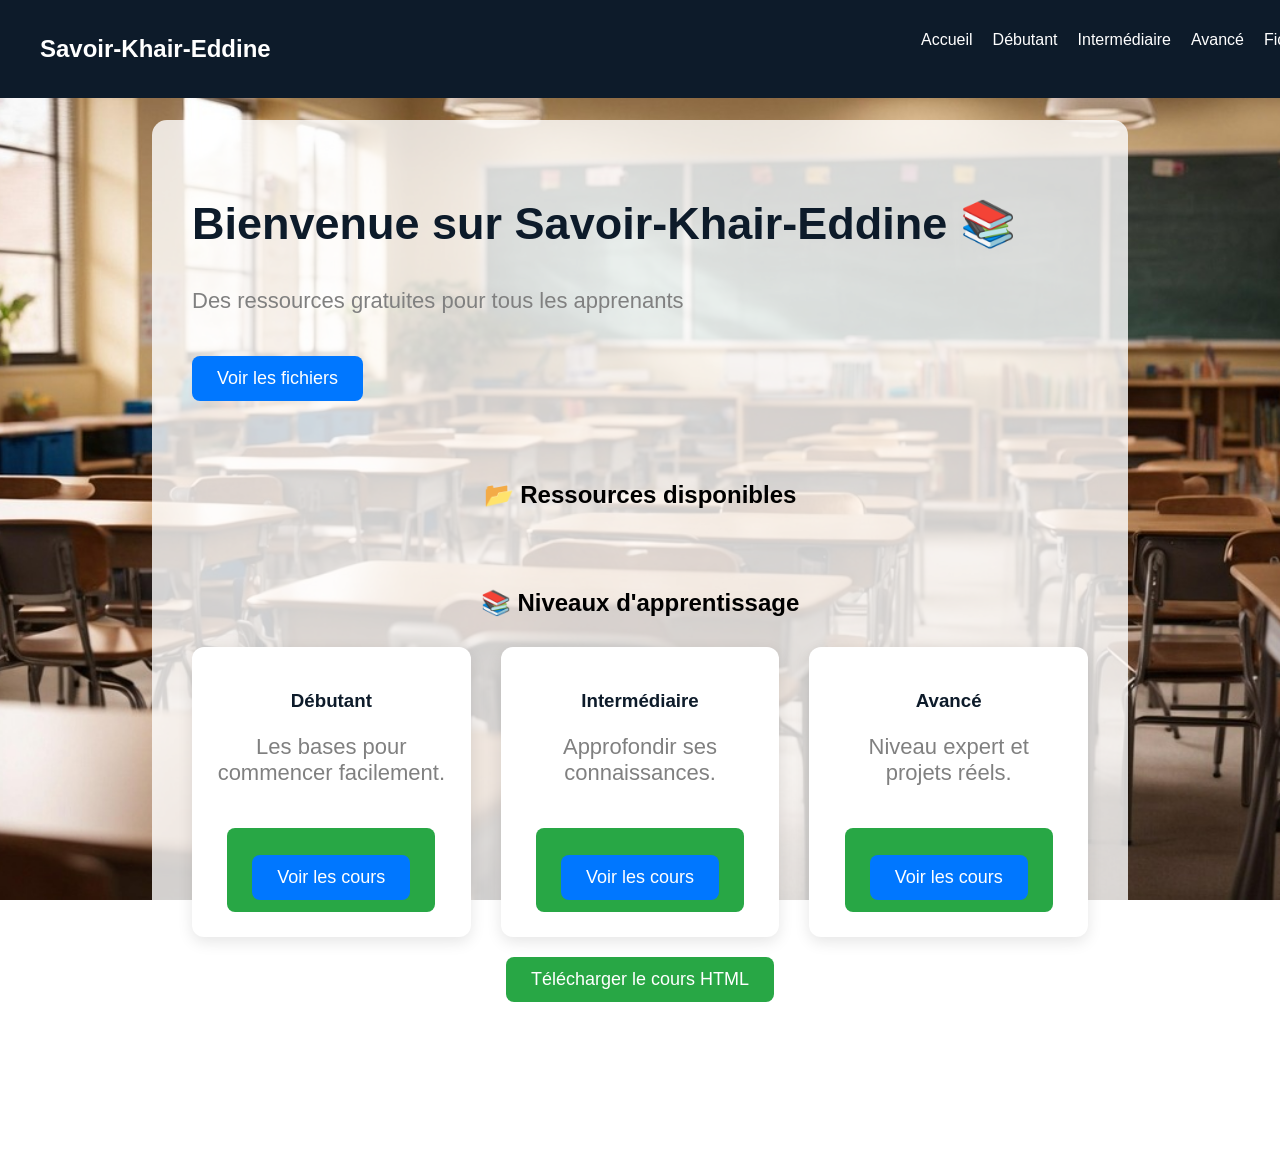
==== index.html @ 17ffb643 "Initial commit" ====
<!DOCTYPE html>
<html>
<head>
  <meta charset="UTF-8">
  <title>Savoir-Khair-Eddine</title>
  <link rel="stylesheet" href="style.css">
</head>

<body>

  <nav>
    <h2>Savoir-Khair-Eddine</h2>
    <ul>
      <li>Accueil</li>
      <li>Débutant</li>
      <li>Intermédiaire</li>
      <li>Avancé</li>
      <li>Fichiers</li>
    </ul>
  </nav>

  <section class="hero">
    <h1>Bienvenue sur Savoir-Khair-Eddine 📚</h1>
    <p>Des ressources gratuites pour tous les apprenants</p>
    <button>Voir les fichiers</button>
    <section class="downloads">
  <h2>📂 Ressources disponibles</h2>
  <section class="levels">

  <h2>📚 Niveaux d'apprentissage</h2>

  <div class="cards">

    <div class="card">
      <h3>Débutant</h3>
      <p>Les bases pour commencer facilement.</p>
    <a href="debutant.html"><button>Voir les cours</button></a>
    </div>

    <div class="card">
      <h3>Intermédiaire</h3>
      <p>Approfondir ses connaissances.</p>
      <a href="debutant.html"><button>Voir les cours</button></a>
    </div>

    <div class="card">
      <h3>Avancé</h3>
      <p>Niveau expert et projets réels.</p>
      <a href="debutant.html"><button>Voir les cours</button></a>
    </div>

  </div>

</section>
<a href="files/cours-html.pdf" download>
  Télécharger le cours HTML
</a>
</section>
  </section>

</body>
</html>
---- style.css ----
body {
  margin: 0;
  font-family: Arial;
  background-image: url("image/fond.jpg");
  background-size: cover;
  background-position: center;
  background-attachment: fixed;
}

/* MENU */
nav {
  background: #0d1b2a;
  color: white;
  display: flex;
  justify-content: space-between;
  padding: 15px 40px;

  position: fixed;
  top: 0;
  width: 100%;
  z-index: 1000;
}

nav ul {
  display: flex;
  list-style: none;
  gap: 20px;
}

/* PAGE PRINCIPALE */
.hero {
  margin-top: 180px;
}

.hero h1 {
  font-size: 45px;
  color: #0d1b2a;
}

.hero p {
  font-size: 22px;
  color: gray;
}

button {
  margin-top: 20px;
  padding: 12px 25px;
  background: #0077ff;
  color: white;
  border: none;
  border-radius: 8px;
  font-size: 18px;
  cursor: pointer;
}
.downloads {
  text-align: center;
  margin-top: 80px;
}

.downloads a {
  display: inline-block;
  margin-top: 20px;
  padding: 12px 25px;
  background: #28a745;
  color: white;
  text-decoration: none;
  border-radius: 8px;
  font-size: 18px;
}
.levels {
  text-align: center;
  margin-top: 80px;
}

.cards {
  display: flex;
  justify-content: center;
  gap: 30px;
  margin-top: 30px;
}
.card {
background: white;
  padding: 25px;
  width: 250px;
  border-radius: 12px;
  box-shadow: 0 5px 15px rgba(0,0,0,0.1);
  transition: 0.3s;
}
.card:hover {
  transform: translateY(-10px);
  box-shadow: 0 10px 25px rgba(0,0,0,0.2);
}

.card h3 {
  color: #0d1b2a;
}

.card button {
  margin-top: 15px;
  background: #0077ff;
}
.hero {
  background: rgba(255,255,255,0.8);
  padding: 40px;
  border-radius: 15px;
  width: 70%;
  margin: 120px auto;
}
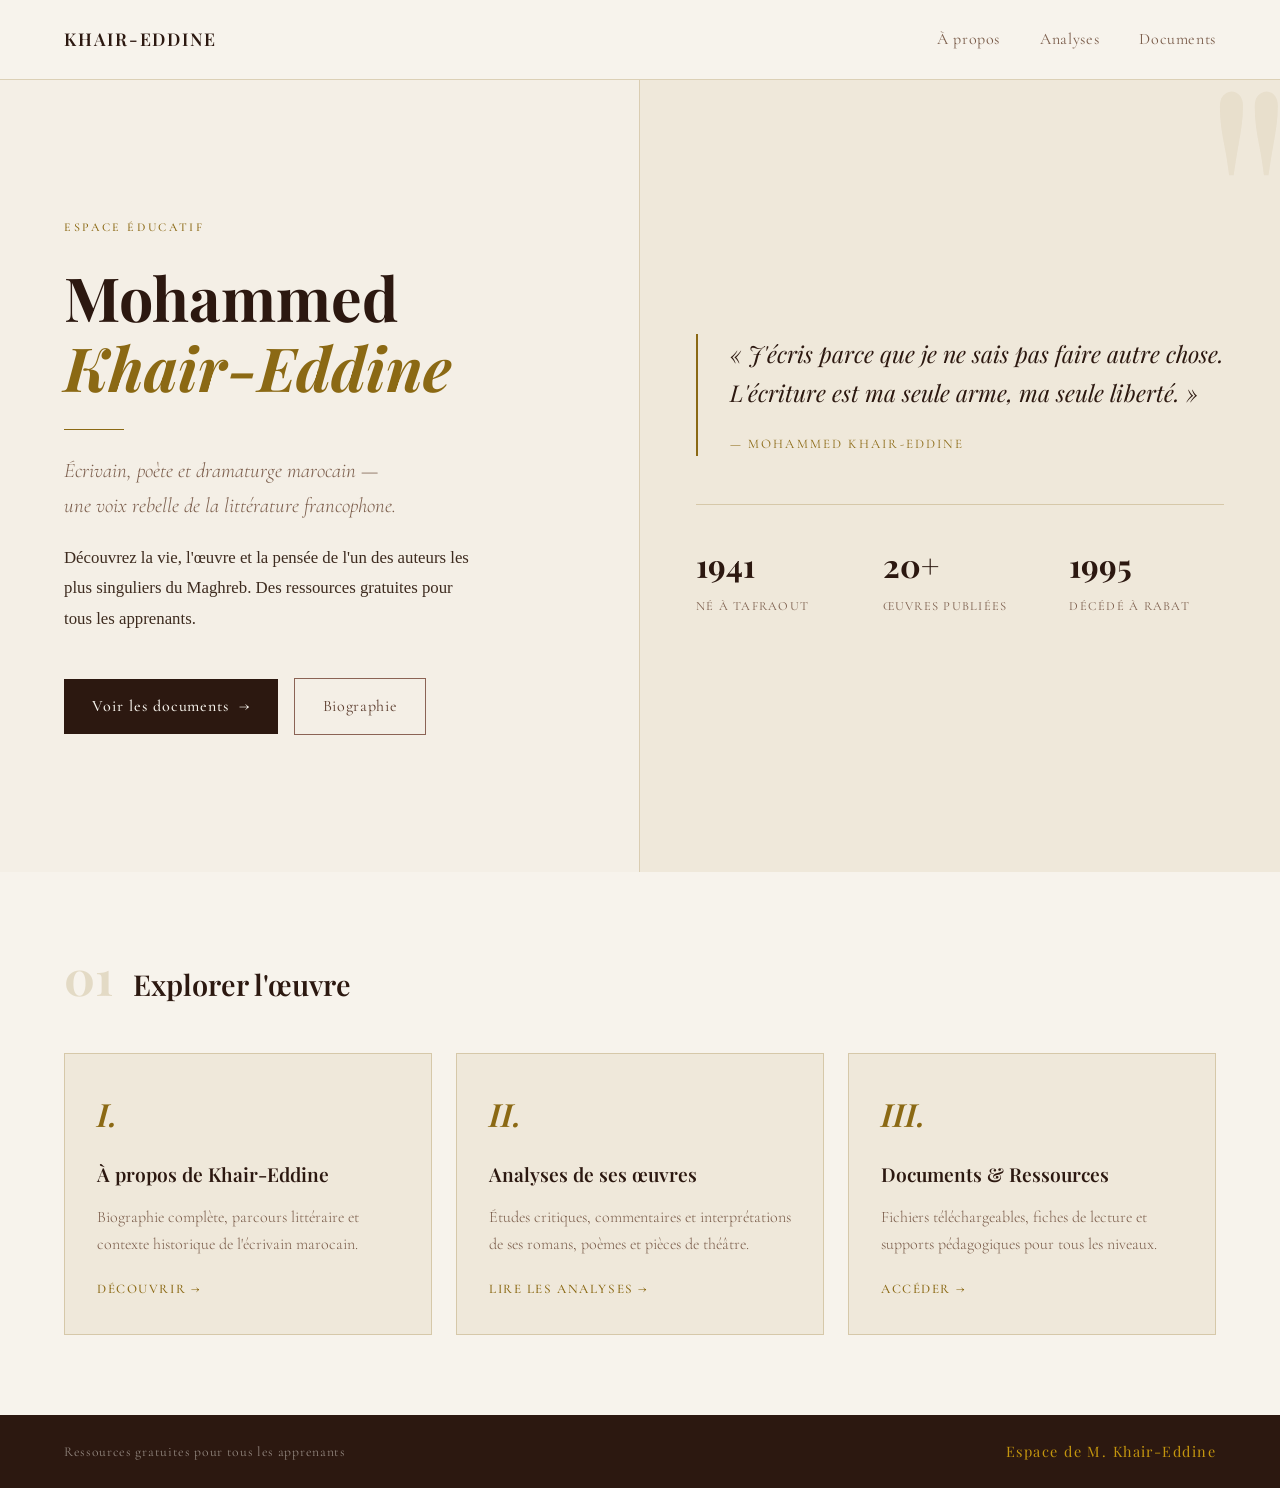
==== commit e9804d39: "Ajout du site Khair-Eddine" ====
--- a/index.html
+++ b/index.html
@@ -1,62 +1,118 @@
 <!DOCTYPE html>
-<html>
+<html lang="fr">
 <head>
   <meta charset="UTF-8">
-  <title>Savoir-Khair-Eddine</title>
+  <meta name="viewport" content="width=device-width, initial-scale=1.0">
+  <title>Espace de Mohammed Khair-Eddine</title>
   <link rel="stylesheet" href="style.css">
+  <link href="https://fonts.googleapis.com/css2?family=Playfair+Display:ital,wght@0,400;0,600;0,700;1,400;1,600&family=Cormorant+Garamond:ital,wght@0,300;0,400;0,500;1,300;1,400&display=swap" rel="stylesheet">
 </head>
-
 <body>
 
-  <nav>
-    <h2>Savoir-Khair-Eddine</h2>
-    <ul>
-      <li>Accueil</li>
-      <li>Débutant</li>
-      <li>Intermédiaire</li>
-      <li>Avancé</li>
-      <li>Fichiers</li>
+  <!-- NAVIGATION -->
+  <nav class="navbar">
+    <div class="nav-logo">Khair-Eddine</div>
+    <ul class="nav-links">
+      <li><a href="biographie.html">À propos</a></li>
+      <li><a href="analyses.html">Analyses</a></li>
+      <li><a href="documents.html">Documents</a></li>
     </ul>
   </nav>
 
+  <!-- HERO -->
   <section class="hero">
-    <h1>Bienvenue sur Savoir-Khair-Eddine 📚</h1>
-    <p>Des ressources gratuites pour tous les apprenants</p>
-    <button>Voir les fichiers</button>
-    <section class="downloads">
-  <h2>📂 Ressources disponibles</h2>
-  <section class="levels">
-
-  <h2>📚 Niveaux d'apprentissage</h2>
-
-  <div class="cards">
-
-    <div class="card">
-      <h3>Débutant</h3>
-      <p>Les bases pour commencer facilement.</p>
-    <a href="debutant.html"><button>Voir les cours</button></a>
+    <div class="hero-left">
+      <span class="hero-label">Espace éducatif</span>
+      <h1 class="hero-title">
+        Mohammed
+        <em>Khair-Eddine</em>
+      </h1>
+      <div class="hero-divider"></div>
+      <p class="hero-subtitle">
+        Écrivain, poète et dramaturge marocain —<br>
+        une voix rebelle de la littérature francophone.
+      </p>
+      <p class="hero-desc">
+        Découvrez la vie, l'œuvre et la pensée de l'un des auteurs les plus
+        singuliers du Maghreb. Des ressources gratuites pour tous les apprenants.
+      </p>
+      <div class="hero-btns">
+        <a href="documents.html" class="btn-primary">Voir les documents</a>
+        <a href="biographie.html" class="btn-secondary">Biographie</a>
+      </div>
     </div>
 
-    <div class="card">
-      <h3>Intermédiaire</h3>
-      <p>Approfondir ses connaissances.</p>
-      <a href="debutant.html"><button>Voir les cours</button></a>
+    <div class="hero-right">
+      <div class="quote-block">
+        <p class="quote-text">
+          « J'écris parce que je ne sais pas faire autre chose.
+          L'écriture est ma seule arme, ma seule liberté. »
+        </p>
+        <span class="quote-author">— Mohammed Khair-Eddine</span>
+      </div>
+      <div class="stats-row">
+        <div class="stat-item">
+          <div class="stat-num">1941</div>
+          <div class="stat-label">Né à Tafraout</div>
+        </div>
+        <div class="stat-item">
+          <div class="stat-num">20+</div>
+          <div class="stat-label">Œuvres publiées</div>
+        </div>
+        <div class="stat-item">
+          <div class="stat-num">1995</div>
+          <div class="stat-label">Décédé à Rabat</div>
+        </div>
+      </div>
     </div>
+  </section>
 
-    <div class="card">
-      <h3>Avancé</h3>
-      <p>Niveau expert et projets réels.</p>
-      <a href="debutant.html"><button>Voir les cours</button></a>
+  <!-- CARDS SECTION -->
+  <section class="cards-section">
+    <div class="section-header">
+      <span class="section-num">01</span>
+      <h2 class="section-title">Explorer l'œuvre</h2>
     </div>
+    <div class="cards-grid">
 
-  </div>
+      <a href="biographie.html" class="card card-clickable">
+  <div class="card-icon">I.</div>
+  <h3 class="card-title">À propos de Khair-Eddine</h3>
+  <p class="card-text">
+    Biographie complète, parcours littéraire et contexte historique
+    de l'écrivain marocain.
+  </p>
+  <span class="card-link">Découvrir →</span>
+</a>
 
-</section>
-<a href="files/cours-html.pdf" download>
-  Télécharger le cours HTML
-</a>
-</section>
+      <div class="card">
+        <div class="card-icon">II.</div>
+        <h3 class="card-title">Analyses de ses œuvres</h3>
+        <p class="card-text">
+          Études critiques, commentaires et interprétations de ses romans,
+          poèmes et pièces de théâtre.
+        </p>
+        <a href="analyses.html" class="card-link">Lire les analyses →</a>
+      </div>
+
+      <div class="card">
+        <div class="card-icon">III.</div>
+        <h3 class="card-title">Documents & Ressources</h3>
+        <p class="card-text">
+          Fichiers téléchargeables, fiches de lecture et supports pédagogiques
+          pour tous les niveaux.
+        </p>
+        <a href="documents.html" class="card-link">Accéder →</a>
+      </div>
+
+    </div>
   </section>
+
+  <!-- FOOTER -->
+  <footer class="footer-strip">
+    <span class="footer-text">Ressources gratuites pour tous les apprenants</span>
+    <span class="footer-brand">Espace de M. Khair-Eddine</span>
+  </footer>
 
 </body>
 </html>
--- a/style.css
+++ b/style.css
@@ -1,108 +1,617 @@
+/* ============================================================
+   ESPACE MOHAMMED KHAIR-EDDINE — style.css
+   Design : Élégant & Littéraire
+   ============================================================ */
+
+/* --- VARIABLES & RESET --- */
+:root {
+  --cream:       #F7F3EC;
+  --warm-bg:     #EFE8DA;
+  --gold:        #8B6914;
+  --gold-light:  #C4960E;
+  --brown-dark:  #2C1810;
+  --brown-mid:   #5C3D2E;
+  --brown-soft:  #8B6355;
+  --text-body:   #3D2B1F;
+  --text-muted:  #7A5C4A;
+  --border:      rgba(139, 105, 20, 0.25);
+
+  --font-display: 'Playfair Display', Georgia, serif;
+  --font-body:    'Cormorant Garamond', 'Times New Roman', serif;
+}
+
+*, *::before, *::after {
+  margin: 0;
+  padding: 0;
+  box-sizing: border-box;
+}
+
+html {
+  scroll-behavior: smooth;
+}
+
+body {
+  background: var(--cream);
+  color: var(--text-body);
+  font-family: var(--font-body);
+  font-size: 1rem;
+  line-height: 1.75;
+  overflow-x: hidden;
+}
+
+/* --- NAVIGATION --- */
+.navbar {
+  display: flex;
+  justify-content: space-between;
+  align-items: center;
+  padding: 1.5rem 4rem;
+  border-bottom: 0.5px solid var(--border);
+  background: var(--cream);
+  position: sticky;
+  top: 0;
+  z-index: 100;
+}
+
+.nav-logo {
+  font-family: var(--font-display);
+  font-size: 1.1rem;
+  font-weight: 600;
+  letter-spacing: 0.1em;
+  color: var(--brown-dark);
+  text-transform: uppercase;
+}
+
+.nav-links {
+  display: flex;
+  gap: 2.5rem;
+  list-style: none;
+}
+
+.nav-links a {
+  font-family: var(--font-body);
+  font-size: 1rem;
+  font-weight: 400;
+  color: var(--text-muted);
+  text-decoration: none;
+  letter-spacing: 0.04em;
+  transition: color 0.3s;
+}
+
+.nav-links a:hover {
+  color: var(--gold);
+}
+
+/* --- HERO --- */
+.hero {
+  display: grid;
+  grid-template-columns: 1fr 1fr;
+  min-height: 88vh;
+}
+
+.hero-left {
+  padding: 5rem 3rem 5rem 4rem;
+  display: flex;
+  flex-direction: column;
+  justify-content: center;
+  border-right: 0.5px solid var(--border);
+}
+
+.hero-label {
+  display: block;
+  font-size: 0.75rem;
+  letter-spacing: 0.22em;
+  text-transform: uppercase;
+  color: var(--gold);
+  font-family: var(--font-body);
+  font-weight: 500;
+  margin-bottom: 1.5rem;
+}
+
+.hero-title {
+  font-family: var(--font-display);
+  font-size: 3.8rem;
+  line-height: 1.15;
+  font-weight: 700;
+  color: var(--brown-dark);
+  margin-bottom: 0.25rem;
+}
+
+.hero-title em {
+  font-style: italic;
+  color: var(--gold);
+  display: block;
+}
+
+.hero-divider {
+  width: 60px;
+  height: 1px;
+  background: var(--gold);
+  margin: 1.5rem 0;
+}
+
+.hero-subtitle {
+  font-family: var(--font-body);
+  font-size: 1.3rem;
+  color: var(--text-muted);
+  font-weight: 300;
+  font-style: italic;
+  line-height: 1.65;
+  max-width: 400px;
+  margin-bottom: 1.25rem;
+}
+
+.hero-desc {
+  font-size: 1.05rem;
+  color: var(--text-body);
+  line-height: 1.8;
+  max-width: 420px;
+  margin-bottom: 2.75rem;
+}
+
+.hero-btns {
+  display: flex;
+  align-items: center;
+  gap: 1rem;
+  flex-wrap: wrap;
+}
+
+/* Boutons */
+.btn-primary {
+  display: inline-flex;
+  align-items: center;
+  gap: 0.6rem;
+  background: var(--brown-dark);
+  color: var(--cream);
+  padding: 0.85rem 1.75rem;
+  font-family: var(--font-body);
+  font-size: 1rem;
+  font-weight: 500;
+  letter-spacing: 0.06em;
+  text-decoration: none;
+  border: none;
+  cursor: pointer;
+  transition: background 0.3s;
+}
+
+.btn-primary::after {
+  content: '→';
+  transition: transform 0.3s;
+}
+
+.btn-primary:hover {
+  background: var(--gold);
+}
+
+.btn-primary:hover::after {
+  transform: translateX(4px);
+}
+
+.btn-secondary {
+  display: inline-flex;
+  align-items: center;
+  gap: 0.5rem;
+  background: transparent;
+  color: var(--brown-mid);
+  padding: 0.85rem 1.75rem;
+  font-family: var(--font-body);
+  font-size: 1rem;
+  font-weight: 400;
+  letter-spacing: 0.04em;
+  text-decoration: none;
+  border: 0.5px solid var(--brown-soft);
+  transition: border-color 0.3s, color 0.3s;
+}
+
+.btn-secondary:hover {
+  border-color: var(--gold);
+  color: var(--gold);
+}
+
+/* Hero droite */
+.hero-right {
+  background: var(--warm-bg);
+  display: flex;
+  flex-direction: column;
+  justify-content: center;
+  padding: 5rem 3.5rem;
+  position: relative;
+  overflow: hidden;
+}
+
+.hero-right::before {
+  content: '"';
+  font-family: var(--font-display);
+  font-size: 20rem;
+  color: rgba(139, 105, 20, 0.07);
+  position: absolute;
+  top: -3rem;
+  right: -1rem;
+  line-height: 1;
+  pointer-events: none;
+}
+
+.quote-block {
+  position: relative;
+  z-index: 1;
+  border-left: 2px solid var(--gold);
+  padding-left: 2rem;
+}
+
+.quote-text {
+  font-family: var(--font-display);
+  font-size: 1.45rem;
+  font-style: italic;
+  line-height: 1.7;
+  color: var(--brown-dark);
+  font-weight: 400;
+}
+
+.quote-author {
+  display: block;
+  font-size: 0.82rem;
+  letter-spacing: 0.16em;
+  text-transform: uppercase;
+  color: var(--gold);
+  margin-top: 1.25rem;
+  font-family: var(--font-body);
+}
+
+.stats-row {
+  display: flex;
+  gap: 2rem;
+  flex-wrap: wrap;
+  margin-top: 3rem;
+  padding-top: 2rem;
+  border-top: 0.5px solid var(--border);
+  position: relative;
+  z-index: 1;
+}
+
+.stat-item {
+  flex: 1;
+  min-width: 70px;
+}
+
+.stat-num {
+  font-family: var(--font-display);
+  font-size: 2rem;
+  font-weight: 700;
+  color: var(--brown-dark);
+}
+
+.stat-label {
+  font-size: 0.78rem;
+  letter-spacing: 0.1em;
+  text-transform: uppercase;
+  color: var(--text-muted);
+  margin-top: 0.2rem;
+  font-family: var(--font-body);
+}
+
+/* --- CARDS SECTION --- */
+.cards-section {
+  padding: 5rem 4rem;
+  background: var(--cream);
+}
+
+.section-header {
+  display: flex;
+  align-items: baseline;
+  gap: 1.25rem;
+  margin-bottom: 2.75rem;
+}
+
+.section-num {
+  font-family: var(--font-display);
+  font-size: 3rem;
+  font-weight: 700;
+  color: rgba(139, 105, 20, 0.18);
+  line-height: 1;
+}
+
+.section-title {
+  font-family: var(--font-display);
+  font-size: 1.8rem;
+  font-weight: 600;
+  color: var(--brown-dark);
+}
+
+.cards-grid {
+  display: grid;
+  grid-template-columns: repeat(3, 1fr);
+  gap: 1.5rem;
+}
+
+.card {
+  background: var(--warm-bg);
+  padding: 2rem;
+  border: 0.5px solid var(--border);
+  transition: background 0.3s;
+  position: relative;
+  overflow: hidden;
+}
+
+.card::after {
+  content: '';
+  position: absolute;
+  bottom: 0;
+  left: 0;
+  width: 0;
+  height: 2px;
+  background: var(--gold);
+  transition: width 0.4s;
+}
+
+.card:hover {
+  background: #fff;
+}
+
+.card:hover::after {
+  width: 100%;
+}
+
+.card-icon {
+  font-family: var(--font-display);
+  font-size: 2rem;
+  color: var(--gold);
+  margin-bottom: 1rem;
+  font-style: italic;
+  font-weight: 600;
+}
+
+.card-title {
+  font-family: var(--font-display);
+  font-size: 1.2rem;
+  font-weight: 600;
+  color: var(--brown-dark);
+  margin-bottom: 0.75rem;
+}
+
+.card-text {
+  font-family: var(--font-body);
+  font-size: 1rem;
+  color: var(--text-muted);
+  line-height: 1.7;
+  font-weight: 300;
+}
+
+.card-link {
+  display: inline-flex;
+  align-items: center;
+  gap: 0.4rem;
+  margin-top: 1.25rem;
+  font-size: 0.82rem;
+  letter-spacing: 0.12em;
+  text-transform: uppercase;
+  color: var(--gold);
+  text-decoration: none;
+  font-family: var(--font-body);
+  font-weight: 500;
+  transition: gap 0.3s;
+}
+
+.card-link:hover {
+  gap: 0.7rem;
+}
+
+/* --- FOOTER --- */
+.footer-strip {
+  background: var(--brown-dark);
+  padding: 1.5rem 4rem;
+  display: flex;
+  justify-content: space-between;
+  align-items: center;
+}
+
+.footer-text {
+  font-size: 0.85rem;
+  color: rgba(247, 243, 236, 0.5);
+  font-family: var(--font-body);
+  letter-spacing: 0.05em;
+}
+
+.footer-brand {
+  font-family: var(--font-display);
+  font-size: 0.9rem;
+  color: var(--gold-light);
+  letter-spacing: 0.1em;
+}
+
+/* --- RESPONSIVE --- */
+@media (max-width: 900px) {
+  .navbar {
+    padding: 1.25rem 1.5rem;
+    flex-direction: column;
+    gap: 1rem;
+  }
+
+  .nav-links {
+    gap: 1.25rem;
+    flex-wrap: wrap;
+    justify-content: center;
+  }
+
+  .hero {
+    grid-template-columns: 1fr;
+    min-height: auto;
+  }
+
+  .hero-left {
+    padding: 3rem 1.5rem;
+    border-right: none;
+    border-bottom: 0.5px solid var(--border);
+  }
+
+  .hero-title {
+    font-size: 2.6rem;
+  }
+
+  .hero-right {
+    padding: 3rem 1.5rem;
+  }
+
+  .cards-section {
+    padding: 3rem 1.5rem;
+  }
+
+  .cards-grid {
+    grid-template-columns: 1fr;
+  }
+
+  .footer-strip {
+    padding: 1.25rem 1.5rem;
+    flex-direction: column;
+    gap: 0.5rem;
+    text-align: center;
+  }
+}
+
+@media (max-width: 600px) {
+  .hero-title {
+    font-size: 2rem;
+  }
+
+  .hero-btns {
+    flex-direction: column;
+    align-items: flex-start;
+  }
+
+  .stats-row {
+    gap: 1.25rem;
+  }
+}
 body {
   margin: 0;
-  font-family: Arial;
-  background-image: url("image/fond.jpg");
-  background-size: cover;
-  background-position: center;
-  background-attachment: fixed;
-}
-
-/* MENU */
-nav {
-  background: #0d1b2a;
-  color: white;
+  background: #f4efe6;
+  color: #2b1711;
+  font-family: Georgia, "Times New Roman", serif;
+}
+
+.bio-page {
+  min-height: 100vh;
+  padding: 70px 20px;
+  display: flex;
+  justify-content: center;
+  align-items: flex-start;
+}
+
+.bio-card {
+  max-width: 860px;
+  background: #fffaf2;
+  border: 1px solid #d8c7a7;
+  padding: 48px 56px;
+  box-shadow: 0 18px 45px rgba(43, 23, 17, 0.12);
+}
+
+.bio-image {
+  width: 170px;
+  height: 220px;
+  object-fit: cover;
+  float: left;
+  margin: 0 32px 20px 0;
+  border: 1px solid #c9b58f;
+}
+
+.bio-label {
+  margin: 0 0 12px;
+  color: #9b741b;
+  font-size: 13px;
+  letter-spacing: 3px;
+  text-transform: uppercase;
+}
+
+.bio-card h1 {
+  margin: 0 0 24px;
+  font-size: 42px;
+  line-height: 1.1;
+  color: #35180f;
+}
+
+.bio-card p {
+  font-size: 18px;
+  line-height: 1.8;
+  text-align: justify;
+}
+
+.bio-intro {
+  font-size: 20px;
+  color: #5b3424;
+}
+.card-clickable {
+  display: block;
+  text-decoration: none;
+  color: inherit;
+}
+
+.card-clickable:hover {
+  transform: translateY(-4px);
+  cursor: pointer;
+}
+.pdf-page {
+  min-height: 100vh;
+  padding: 70px 20px;
+  background: #f4efe6;
+  display: flex;
+  justify-content: center;
+}
+
+.pdf-card {
+  width: 100%;
+  max-width: 850px;
+  background: #fffaf2;
+  border: 1px solid #d8c7a7;
+  padding: 48px 56px;
+  box-shadow: 0 18px 45px rgba(43, 23, 17, 0.12);
+}
+
+.pdf-card h1 {
+  margin: 0 0 20px;
+  font-size: 42px;
+  color: #35180f;
+}
+
+.pdf-intro {
+  font-size: 18px;
+  line-height: 1.7;
+  color: #5b3424;
+  margin-bottom: 32px;
+}
+
+.pdf-list {
+  display: grid;
+  gap: 16px;
+}
+
+.pdf-item {
   display: flex;
   justify-content: space-between;
-  padding: 15px 40px;
-
-  position: fixed;
-  top: 0;
-  width: 100%;
-  z-index: 1000;
-}
-
-nav ul {
-  display: flex;
-  list-style: none;
-  gap: 20px;
-}
-
-/* PAGE PRINCIPALE */
-.hero {
-  margin-top: 180px;
-}
-
-.hero h1 {
-  font-size: 45px;
-  color: #0d1b2a;
-}
-
-.hero p {
-  font-size: 22px;
-  color: gray;
-}
-
-button {
-  margin-top: 20px;
-  padding: 12px 25px;
-  background: #0077ff;
-  color: white;
-  border: none;
-  border-radius: 8px;
+  align-items: center;
+  padding: 18px 22px;
+  border: 1px solid #d8c7a7;
+  background: #f8f0e1;
+  text-decoration: none;
+  color: #2b1711;
+}
+
+.pdf-item:hover {
+  background: #efe3cf;
+}
+
+.pdf-item span {
+  font-weight: bold;
   font-size: 18px;
-  cursor: pointer;
-}
-.downloads {
-  text-align: center;
-  margin-top: 80px;
-}
-
-.downloads a {
+}
+
+.pdf-item small {
+  color: #9b741b;
+  letter-spacing: 1px;
+  text-transform: uppercase;
+}
+
+.back-link {
   display: inline-block;
-  margin-top: 20px;
-  padding: 12px 25px;
-  background: #28a745;
-  color: white;
+  margin-top: 34px;
+  color: #8a6516;
   text-decoration: none;
-  border-radius: 8px;
-  font-size: 18px;
-}
-.levels {
-  text-align: center;
-  margin-top: 80px;
-}
-
-.cards {
-  display: flex;
-  justify-content: center;
-  gap: 30px;
-  margin-top: 30px;
-}
-.card {
-background: white;
-  padding: 25px;
-  width: 250px;
-  border-radius: 12px;
-  box-shadow: 0 5px 15px rgba(0,0,0,0.1);
-  transition: 0.3s;
-}
-.card:hover {
-  transform: translateY(-10px);
-  box-shadow: 0 10px 25px rgba(0,0,0,0.2);
-}
-
-.card h3 {
-  color: #0d1b2a;
-}
-
-.card button {
-  margin-top: 15px;
-  background: #0077ff;
-}
-.hero {
-  background: rgba(255,255,255,0.8);
-  padding: 40px;
-  border-radius: 15px;
-  width: 70%;
-  margin: 120px auto;
+  letter-spacing: 1px;
 }
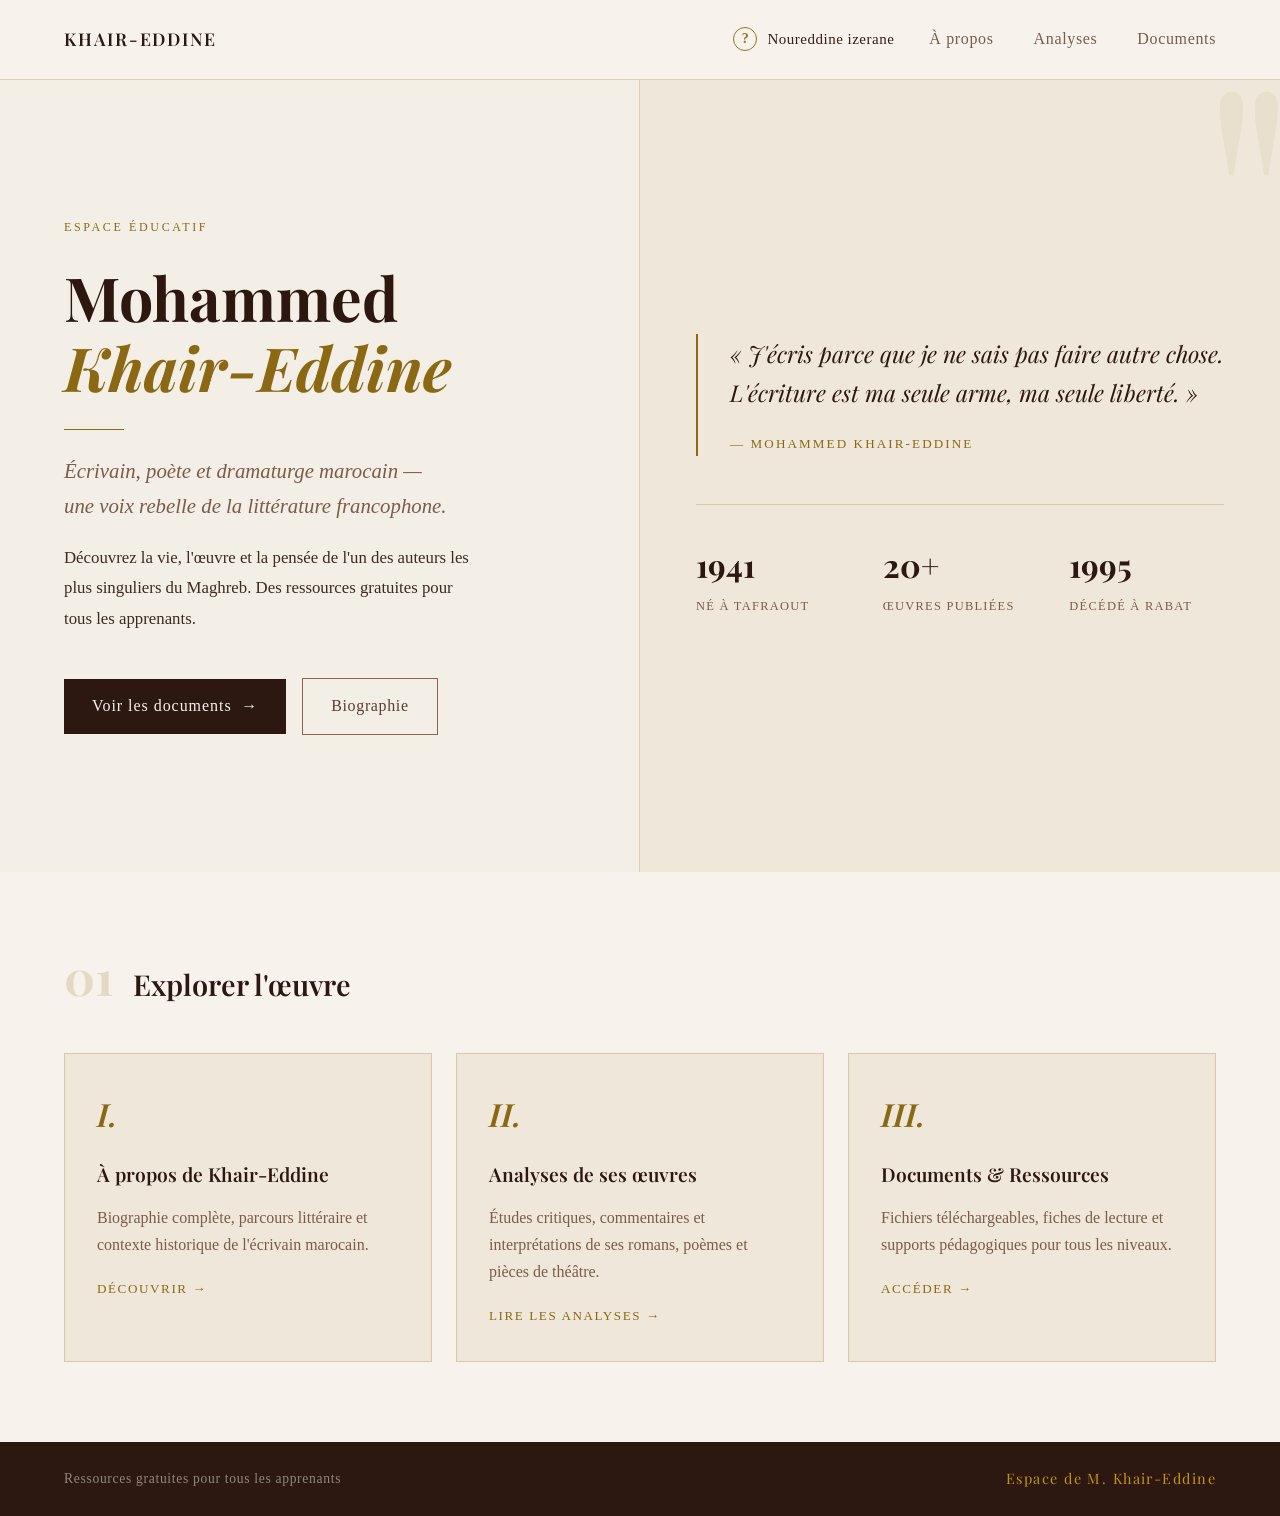
==== commit 58508125: "Amélioration du référencement du site" ====
--- a/index.html
+++ b/index.html
@@ -3,15 +3,20 @@
 <head>
   <meta charset="UTF-8">
   <meta name="viewport" content="width=device-width, initial-scale=1.0">
-  <title>Espace de Mohammed Khair-Eddine</title>
+  <title>Mohammed Khair-Eddine - Biographie, analyses et documents</title>
+  <meta name="description" content="Site éducatif consacré à Mohammed Khair-Eddine : biographie, analyses de ses œuvres et ressources pédagogiques.">
   <link rel="stylesheet" href="style.css">
-  <link href="https://fonts.googleapis.com/css2?family=Playfair+Display:ital,wght@0,400;0,600;0,700;1,400;1,600&family=Cormorant+Garamond:ital,wght@0,300;0,400;0,500;1,300;1,400&display=swap" rel="stylesheet">
+  <link href="https://fonts.googleapis.com/css2?family=Playfair+Display:ital,wght@0,400;0,600;0,700;1,400;1,600&display=swap" rel="stylesheet">
 </head>
 <body>
 
   <!-- NAVIGATION -->
   <nav class="navbar">
     <div class="nav-logo">Khair-Eddine</div>
+    <div class="author-name">
+    <span class="author-icon">?</span>
+    <span>Noureddine izerane</span>
+    </div>
     <ul class="nav-links">
       <li><a href="biographie.html">À propos</a></li>
       <li><a href="analyses.html">Analyses</a></li>
--- a/style.css
+++ b/style.css
@@ -614,4 +614,67 @@
   color: #8a6516;
   text-decoration: none;
   letter-spacing: 1px;
+}
+.author-name {
+  display: flex;
+  align-items: center;
+  gap: 10px;
+  margin-left: auto;
+  margin-right: 35px;
+  font-family: Georgia, "Times New Roman", serif;
+  font-size: 15px;
+  color: #3a1d13;
+  letter-spacing: 0.5px;
+}
+
+.author-icon {
+  width: 24px;
+  height: 24px;
+  border: 1px solid #9b741b;
+  border-radius: 50%;
+  display: inline-flex;
+  align-items: center;
+  justify-content: center;
+  color: #9b741b;
+  font-size: 14px;
+  font-weight: bold;
+}
+.works-section {
+  max-width: 850px;
+  margin: 50px auto;
+  padding: 42px 50px;
+  background: #fffaf2;
+  border: 1px solid #d8c7a7;
+  box-shadow: 0 18px 45px rgba(43, 23, 17, 0.12);
+}
+
+.works-section h2 {
+  margin: 0 0 28px;
+  font-size: 36px;
+  color: #35180f;
+}
+
+.works-list {
+  display: grid;
+  gap: 12px;
+}
+
+.work-item {
+  display: flex;
+  justify-content: space-between;
+  align-items: center;
+  padding: 16px 20px;
+  border-left: 3px solid #9b741b;
+  background: #f8f0e1;
+  color: #2b1711;
+}
+
+.work-item span {
+  font-size: 18px;
+  font-weight: bold;
+}
+
+.work-item strong {
+  color: #9b741b;
+  font-size: 17px;
 }
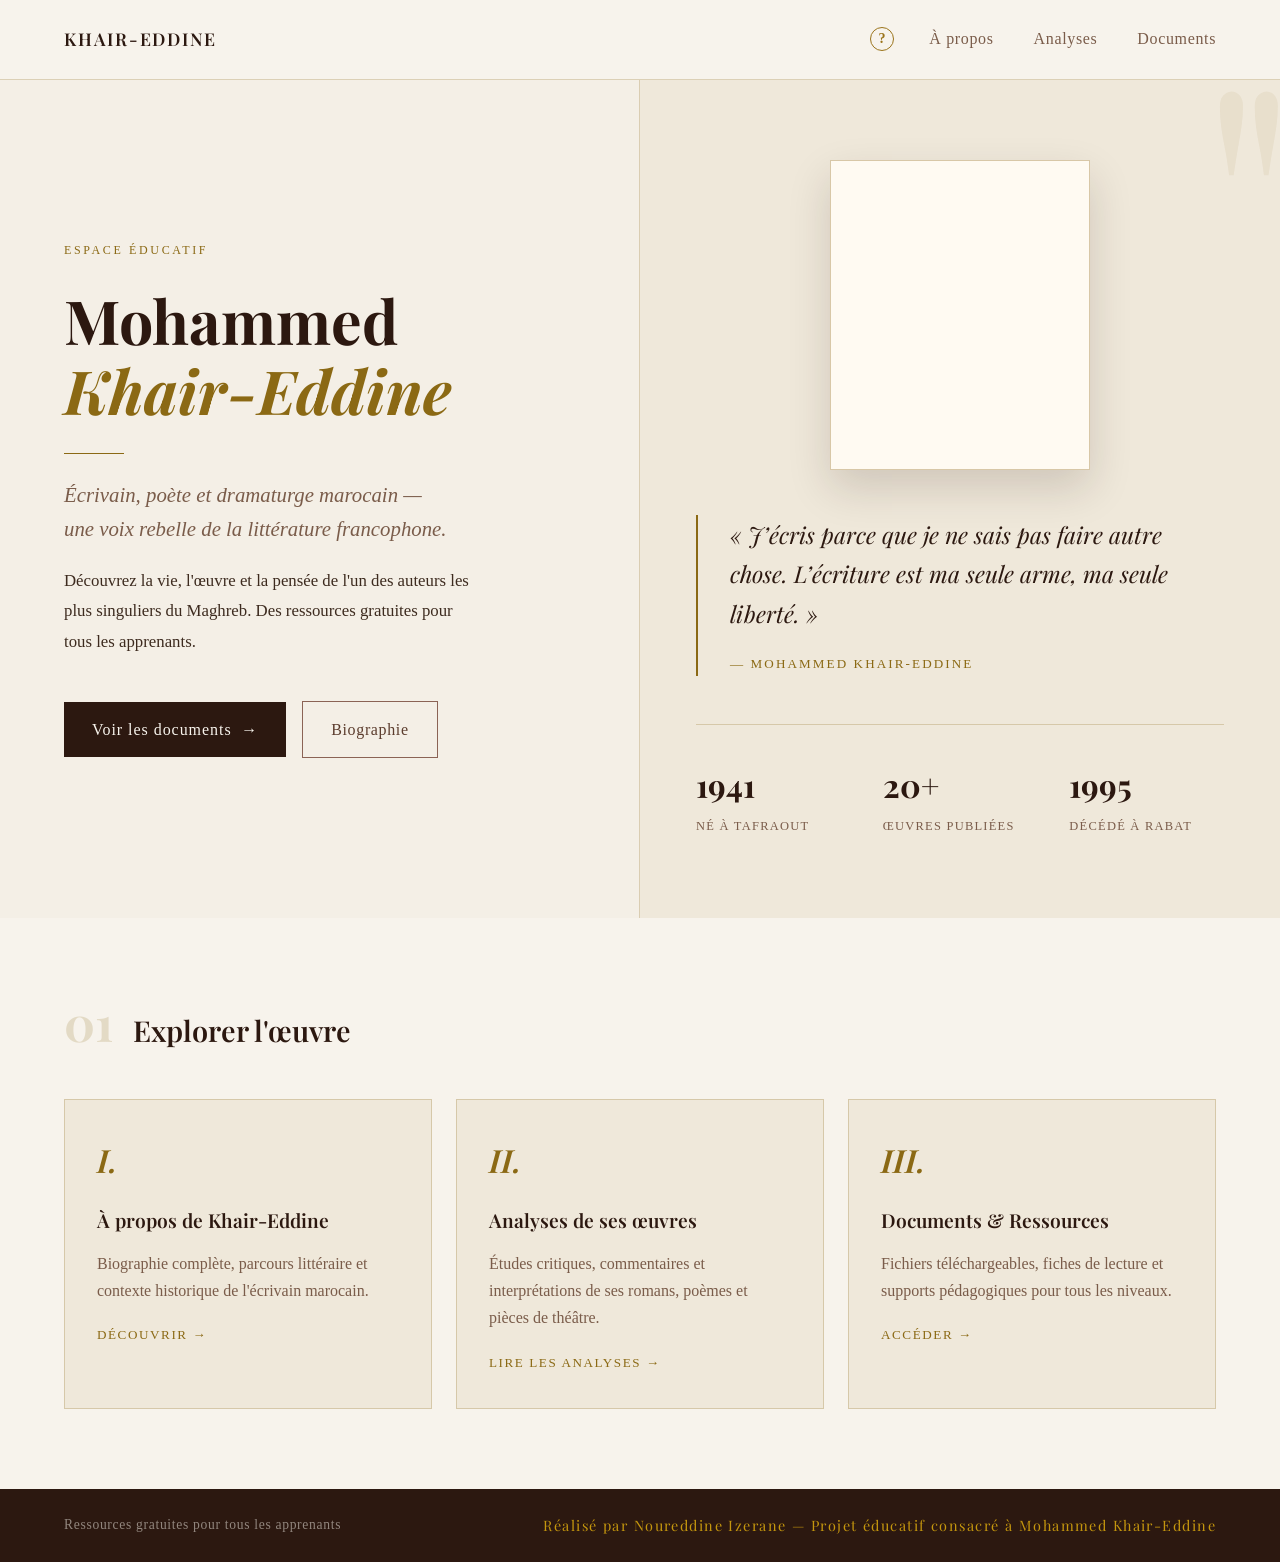
==== commit 0d66f262: "Ajout de la vidéo et mise à jour du site" ====
--- a/index.html
+++ b/index.html
@@ -15,7 +15,6 @@
     <div class="nav-logo">Khair-Eddine</div>
     <div class="author-name">
     <span class="author-icon">?</span>
-    <span>Noureddine izerane</span>
     </div>
     <ul class="nav-links">
       <li><a href="biographie.html">À propos</a></li>
@@ -48,13 +47,20 @@
     </div>
 
     <div class="hero-right">
-      <div class="quote-block">
-        <p class="quote-text">
-          « J'écris parce que je ne sais pas faire autre chose.
-          L'écriture est ma seule arme, ma seule liberté. »
-        </p>
-        <span class="quote-author">— Mohammed Khair-Eddine</span>
-      </div>
+
+  <div class="photo-slider">
+    <img src="image/khair-eddine.jpg.jpg" alt="Mohammed Khair-Eddine" class="slide slide-1">
+    <img src="image/mm2.jpeg" alt="Mohammed Khair-Eddine" class="slide slide-2">
+    <img src="image/mohammed-khair-eddine-2.jpg" alt="Mohammed Khair-Eddine" class="slide slide-3">
+  </div>
+
+  <div class="quote-block">
+    <p class="quote-text">
+      « J’écris parce que je ne sais pas faire autre chose.
+      L’écriture est ma seule arme, ma seule liberté. »
+    </p>
+    <span class="quote-author">— Mohammed Khair-Eddine</span>
+  </div>
       <div class="stats-row">
         <div class="stat-item">
           <div class="stat-num">1941</div>
@@ -116,7 +122,7 @@
   <!-- FOOTER -->
   <footer class="footer-strip">
     <span class="footer-text">Ressources gratuites pour tous les apprenants</span>
-    <span class="footer-brand">Espace de M. Khair-Eddine</span>
+    <span class="footer-brand">Réalisé par Noureddine Izerane — Projet éducatif consacré à Mohammed Khair-Eddine</span>
   </footer>
 
 </body>
--- a/style.css
+++ b/style.css
@@ -677,4 +677,703 @@
 .work-item strong {
   color: #9b741b;
   font-size: 17px;
+}
+.work-dropdown {
+  display: block;
+  padding: 0;
+  background: #fff8ea;
+  border-left: 3px solid #9b741b;
+}
+
+.work-dropdown summary {
+  display: grid;
+  grid-template-columns: 1fr 90px 30px;
+  align-items: center;
+  gap: 20px;
+  padding: 16px 20px;
+  cursor: pointer;
+  list-style: none;
+}
+
+.work-dropdown summary strong {
+  width: 90px;
+  text-align: right;
+  color: #9b741b;
+}
+
+.work-dropdown summary::after {
+  content: "+";
+  color: #9b741b;
+  font-size: 24px;
+  font-weight: bold;
+  text-align: right;
+}
+
+.work-dropdown[open] summary::after {
+  content: "−";
+}
+
+.work-details {
+  padding: 22px 24px 26px;
+  border-top: 1px solid #e1cfaa;
+  background: #fffaf2;
+}
+
+.work-details p {
+  margin: 0 0 14px;
+  font-size: 17px;
+  line-height: 1.8;
+  color: #3a1d13;
+  text-align: justify;
+}
+
+.work-type {
+  color: #9b741b !important;
+  font-size: 14px !important;
+  letter-spacing: 2px;
+  text-transform: uppercase;
+  text-align: left !important;
+}
+.photo-slider {
+  position: relative;
+  width: 260px;
+  height: 310px;
+  margin: 0 auto 45px;
+  border: 1px solid #d8c7a7;
+  background: #fffaf2;
+  box-shadow: 0 18px 40px rgba(43, 23, 17, 0.16);
+  overflow: hidden;
+}
+
+.photo-slider .slide {
+  position: absolute;
+  inset: 0;
+  width: 100%;
+  height: 100%;
+  object-fit: cover;
+  opacity: 0;
+  animation: khairSlider 12s infinite;
+}
+
+.photo-slider .slide-1 {
+  animation-delay: 0s;
+}
+
+.photo-slider .slide-2 {
+  animation-delay: 4s;
+}
+
+.photo-slider .slide-3 {
+  animation-delay: 8s;
+}
+
+@keyframes khairSlider {
+  0% {
+    opacity: 0;
+    transform: scale(1.05);
+  }
+
+  10% {
+    opacity: 1;
+  }
+
+  30% {
+    opacity: 1;
+    transform: scale(1);
+  }
+
+  40% {
+    opacity: 0;
+  }
+
+  100% {
+    opacity: 0;
+  }
+}
+/* =========================================
+   PAGE BIOGRAPHIE — KHAÏR-EDDINE
+   ========================================= */
+
+.bio-page {
+    width: 860px;
+    max-width: calc(100% - 40px);
+    margin: 70px auto;
+    padding: 55px 55px 40px;
+
+    background: #fdfaf4;
+
+    border: 1px solid #d9c9aa;
+
+    box-shadow:
+        0 20px 45px rgba(55, 40, 25, 0.12);
+
+    color: #321b10;
+}
+
+
+/* =========================================
+   INTRODUCTION
+   ========================================= */
+
+.bio-intro {
+    display: flex;
+    align-items: flex-start;
+    gap: 32px;
+
+    padding-bottom: 45px;
+
+    border-bottom: 1px solid #d8c5a2;
+}
+
+
+.bio-photo {
+    width: 170px;
+    flex-shrink: 0;
+}
+
+
+.bio-photo img {
+    width: 170px;
+    height: 220px;
+
+    object-fit: cover;
+
+    display: block;
+
+    border: 1px solid #b99762;
+
+    box-shadow:
+        8px 8px 0 #e6d7bd;
+}
+
+
+.bio-heading {
+    padding-top: 3px;
+}
+
+
+.small-title {
+    display: block;
+
+    color: #a87520;
+
+    font-size: 14px;
+
+    letter-spacing: 4px;
+
+    margin-bottom: 18px;
+}
+
+
+.bio-heading h1 {
+    margin: 0;
+
+    color: #32150c;
+
+    font-family: Georgia, "Times New Roman", serif;
+
+    font-size: 42px;
+
+    line-height: 1.05;
+
+    font-weight: 700;
+}
+
+
+.gold-line {
+    width: 65px;
+    height: 2px;
+
+    background: #b7832f;
+
+    margin: 22px 0;
+}
+
+
+.intro {
+    margin: 0;
+
+    font-family: Georgia, "Times New Roman", serif;
+
+    font-size: 18px;
+
+    line-height: 1.7;
+
+    color: #72523d;
+
+    font-style: italic;
+}
+
+
+/* =========================================
+   CONTENU
+   ========================================= */
+
+.bio-content {
+    padding-top: 40px;
+}
+
+
+.bio-section {
+    display: grid;
+
+    grid-template-columns: 55px 1fr;
+
+    gap: 20px;
+
+    padding: 35px 0;
+
+    border-bottom: 1px solid #e2d7c5;
+}
+
+
+.section-number {
+    font-family: Georgia, "Times New Roman", serif;
+
+    font-size: 18px;
+
+    color: #b7832f;
+
+    padding-top: 4px;
+}
+
+
+.bio-section h2 {
+    margin: 0 0 15px;
+
+    font-family: Georgia, "Times New Roman", serif;
+
+    font-size: 28px;
+
+    color: #35180e;
+}
+
+
+.bio-section p {
+    margin: 0 0 15px;
+
+    font-family: Georgia, "Times New Roman", serif;
+
+    font-size: 17px;
+
+    line-height: 1.85;
+
+    text-align: justify;
+
+    color: #40291e;
+}
+
+
+.bio-section em {
+    color: #875c1e;
+}
+
+
+.bio-section strong {
+    color: #8a5b18;
+}
+
+
+.final-quote {
+    margin-top: 25px !important;
+
+    padding-left: 20px;
+
+    border-left: 3px solid #b7832f;
+
+    color: #72503b !important;
+
+    font-style: italic;
+}
+
+
+/* =========================================
+   ŒUVRES
+   ========================================= */
+
+.works {
+    margin-top: 55px;
+
+    padding-top: 35px;
+
+    border-top: 1px solid #d8c5a2;
+}
+
+
+.works h2 {
+    margin: 8px 0 30px;
+
+    font-family: Georgia, "Times New Roman", serif;
+
+    font-size: 31px;
+
+    color: #35180e;
+}
+
+
+.works-grid {
+    display: grid;
+
+    grid-template-columns: 1fr 1fr;
+
+    gap: 12px;
+}
+
+
+.work {
+    padding: 18px;
+
+    background: #f5eee2;
+
+    border: 1px solid #e1d2ba;
+
+    transition: 0.25s;
+}
+
+
+.work:hover {
+    transform: translateY(-3px);
+
+    box-shadow:
+        0 8px 20px rgba(60, 40, 20, 0.10);
+}
+
+
+.work span {
+    display: block;
+
+    color: #b7832f;
+
+    font-size: 13px;
+
+    letter-spacing: 2px;
+
+    margin-bottom: 7px;
+}
+
+
+.work strong {
+    font-family: Georgia, "Times New Roman", serif;
+
+    font-size: 17px;
+
+    color: #3a1d12;
+}
+
+
+/* =========================================
+   FOOTER
+   ========================================= */
+
+.bio-source {
+    margin-top: 45px;
+
+    padding-top: 20px;
+
+    border-top: 1px solid #ded0ba;
+
+    text-align: center;
+}
+
+
+.bio-source p {
+    margin: 0;
+
+    font-size: 12px;
+
+    color: #927b65;
+
+    letter-spacing: 1px;
+}
+
+
+/* =========================================
+   RESPONSIVE
+   ========================================= */
+
+@media (max-width: 700px) {
+
+    .bio-page {
+        width: auto;
+
+        margin: 25px 15px;
+
+        padding: 30px 25px;
+    }
+
+    .bio-intro {
+        flex-direction: column;
+    }
+
+    .bio-photo {
+        width: 150px;
+    }
+
+    .bio-photo img {
+        width: 150px;
+        height: 195px;
+    }
+
+    .bio-heading h1 {
+        font-size: 34px;
+    }
+
+    .bio-section {
+        grid-template-columns: 1fr;
+
+        gap: 8px;
+    }
+
+    .works-grid {
+        grid-template-columns: 1fr;
+    }
+}
+/* =========================================
+   BIOGRAPHIE — NOUVEAU STYLE
+   Ne concerne que .bio-card
+   ========================================= */
+
+.bio-card {
+    background: #fdfaf4;
+    border: 1px solid #dcc9a8;
+    padding: 48px;
+    box-sizing: border-box;
+}
+
+
+/* ----- Partie supérieure ----- */
+
+.bio-top {
+    display: flex;
+    align-items: flex-start;
+    gap: 32px;
+    padding-bottom: 40px;
+    border-bottom: 1px solid #d9c7a7;
+}
+
+
+.bio-photo-wrap {
+    flex: 0 0 190px;
+}
+
+
+.bio-image {
+    width: 190px;
+    height: 245px;
+    object-fit: cover;
+    display: block;
+
+    border: 1px solid #b58a43;
+
+    box-shadow:
+        8px 8px 0 #eadcc5;
+}
+
+
+.bio-header {
+    padding-top: 2px;
+}
+
+
+.bio-label {
+    margin: 0 0 15px;
+
+    color: #a87520;
+
+    font-family: Georgia, "Times New Roman", serif;
+
+    font-size: 14px;
+
+    letter-spacing: 4px;
+
+    text-transform: uppercase;
+}
+
+
+.bio-header h1 {
+    margin: 0;
+
+    color: #32150c;
+
+    font-family: Georgia, "Times New Roman", serif;
+
+    font-size: 43px;
+
+    line-height: 1.05;
+}
+
+
+.bio-line {
+    width: 65px;
+    height: 2px;
+
+    background: #b7832f;
+
+    margin: 22px 0;
+}
+
+
+.bio-motto {
+    max-width: 500px;
+
+    margin: 0;
+
+    color: #76553f;
+
+    font-family: Georgia, "Times New Roman", serif;
+
+    font-size: 18px;
+
+    line-height: 1.7;
+
+    font-style: italic;
+}
+
+
+/* ----- Corps de la biographie ----- */
+
+.bio-story {
+    padding-top: 20px;
+}
+
+
+.bio-block {
+    display: grid;
+
+    grid-template-columns: 50px 1fr;
+
+    gap: 20px;
+
+    padding: 32px 0;
+
+    border-bottom: 1px solid #e4d9c8;
+}
+
+
+.bio-number {
+    color: #b7832f;
+
+    font-family: Georgia, "Times New Roman", serif;
+
+    font-size: 17px;
+
+    padding-top: 5px;
+}
+
+
+.bio-block h2 {
+    margin: 0 0 13px;
+
+    color: #35180e;
+
+    font-family: Georgia, "Times New Roman", serif;
+
+    font-size: 27px;
+}
+
+
+.bio-block p {
+    margin: 0 0 14px;
+
+    color: #40291e;
+
+    font-family: Georgia, "Times New Roman", serif;
+
+    font-size: 17px;
+
+    line-height: 1.85;
+
+    text-align: justify;
+}
+
+
+.bio-block em {
+    color: #8a5d1c;
+}
+
+
+.bio-block strong {
+    color: #8a5d1c;
+}
+
+
+.bio-block blockquote {
+    margin: 25px 0 0;
+
+    padding: 12px 0 12px 20px;
+
+    border-left: 3px solid #b7832f;
+
+    color: #76553f;
+
+    font-family: Georgia, "Times New Roman", serif;
+
+    font-size: 18px;
+
+    font-style: italic;
+}
+
+
+/* ----- Téléphone ----- */
+
+@media (max-width: 700px) {
+
+    .bio-card {
+        padding: 28px;
+    }
+
+    .bio-top {
+        flex-direction: column;
+    }
+
+    .bio-photo-wrap {
+        flex: none;
+    }
+
+    .bio-image {
+        width: 160px;
+        height: 205px;
+    }
+
+    .bio-header h1 {
+        font-size: 35px;
+    }
+
+    .bio-block {
+        grid-template-columns: 1fr;
+        gap: 5px;
+    }
+}
+/* VIDEO A DROITE */
+.bio-page {
+    position: relative;
+}
+
+.bio-page .youtube-box {
+    position: absolute;
+    left: calc(100% + 30px);
+    top: 50px;
+
+    width: 260px;
+    padding: 20px;
+    box-sizing: border-box;
+
+    background: #fdfaf4;
+    border: 1px solid #dcc9a8;
+    box-shadow: 7px 7px 0 #eadcc5;
+}
+
+.bio-page .youtube-label {
+    margin: 0 0 15px;
+    color: #a87520;
+    font-family: Georgia, "Times New Roman", serif;
+    font-size: 13px;
+    letter-spacing: 4px;
+}
+
+.bio-page .youtube-box iframe {
+    width: 100%;
+    height: 150px;
+    display: block;
+    border: 0;
 }
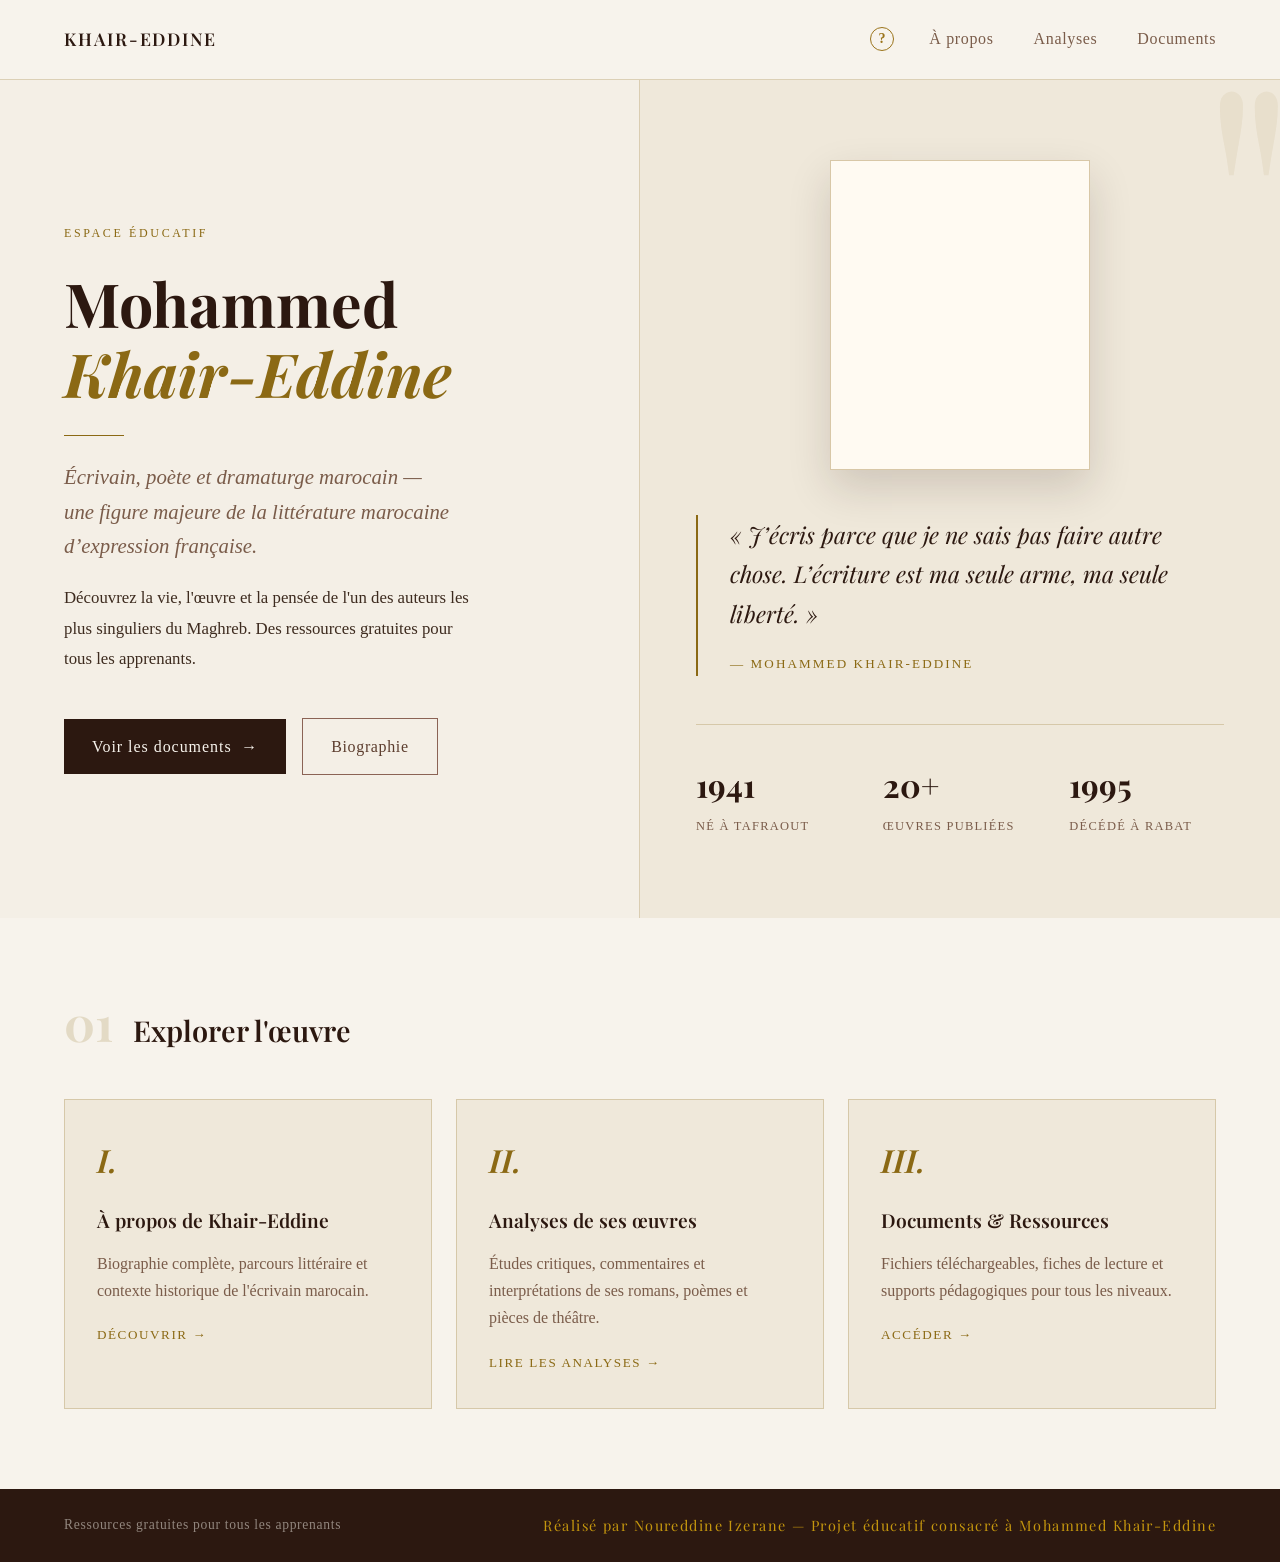
==== commit d8f0b95e: "Optimisation SEO du site" ====
--- a/index.html
+++ b/index.html
@@ -3,8 +3,8 @@
 <head>
   <meta charset="UTF-8">
   <meta name="viewport" content="width=device-width, initial-scale=1.0">
-  <title>Mohammed Khair-Eddine - Biographie, analyses et documents</title>
-  <meta name="description" content="Site éducatif consacré à Mohammed Khair-Eddine : biographie, analyses de ses œuvres et ressources pédagogiques.">
+  <title>Mohammed Khaïr-Eddine : biographie, œuvres et analyses</title>
+  <meta name="description" content="Découvrez Mohammed Khaïr-Eddine, écrivain marocain d'expression française : biographie, œuvres, poésie, analyses et documents sur son parcours littéraire.">
   <link rel="stylesheet" href="style.css">
   <link href="https://fonts.googleapis.com/css2?family=Playfair+Display:ital,wght@0,400;0,600;0,700;1,400;1,600&display=swap" rel="stylesheet">
 </head>
@@ -33,8 +33,8 @@
       </h1>
       <div class="hero-divider"></div>
       <p class="hero-subtitle">
-        Écrivain, poète et dramaturge marocain —<br>
-        une voix rebelle de la littérature francophone.
+    Écrivain, poète et dramaturge marocain —<br>
+    une figure majeure de la littérature marocaine d’expression française.
       </p>
       <p class="hero-desc">
         Découvrez la vie, l'œuvre et la pensée de l'un des auteurs les plus
